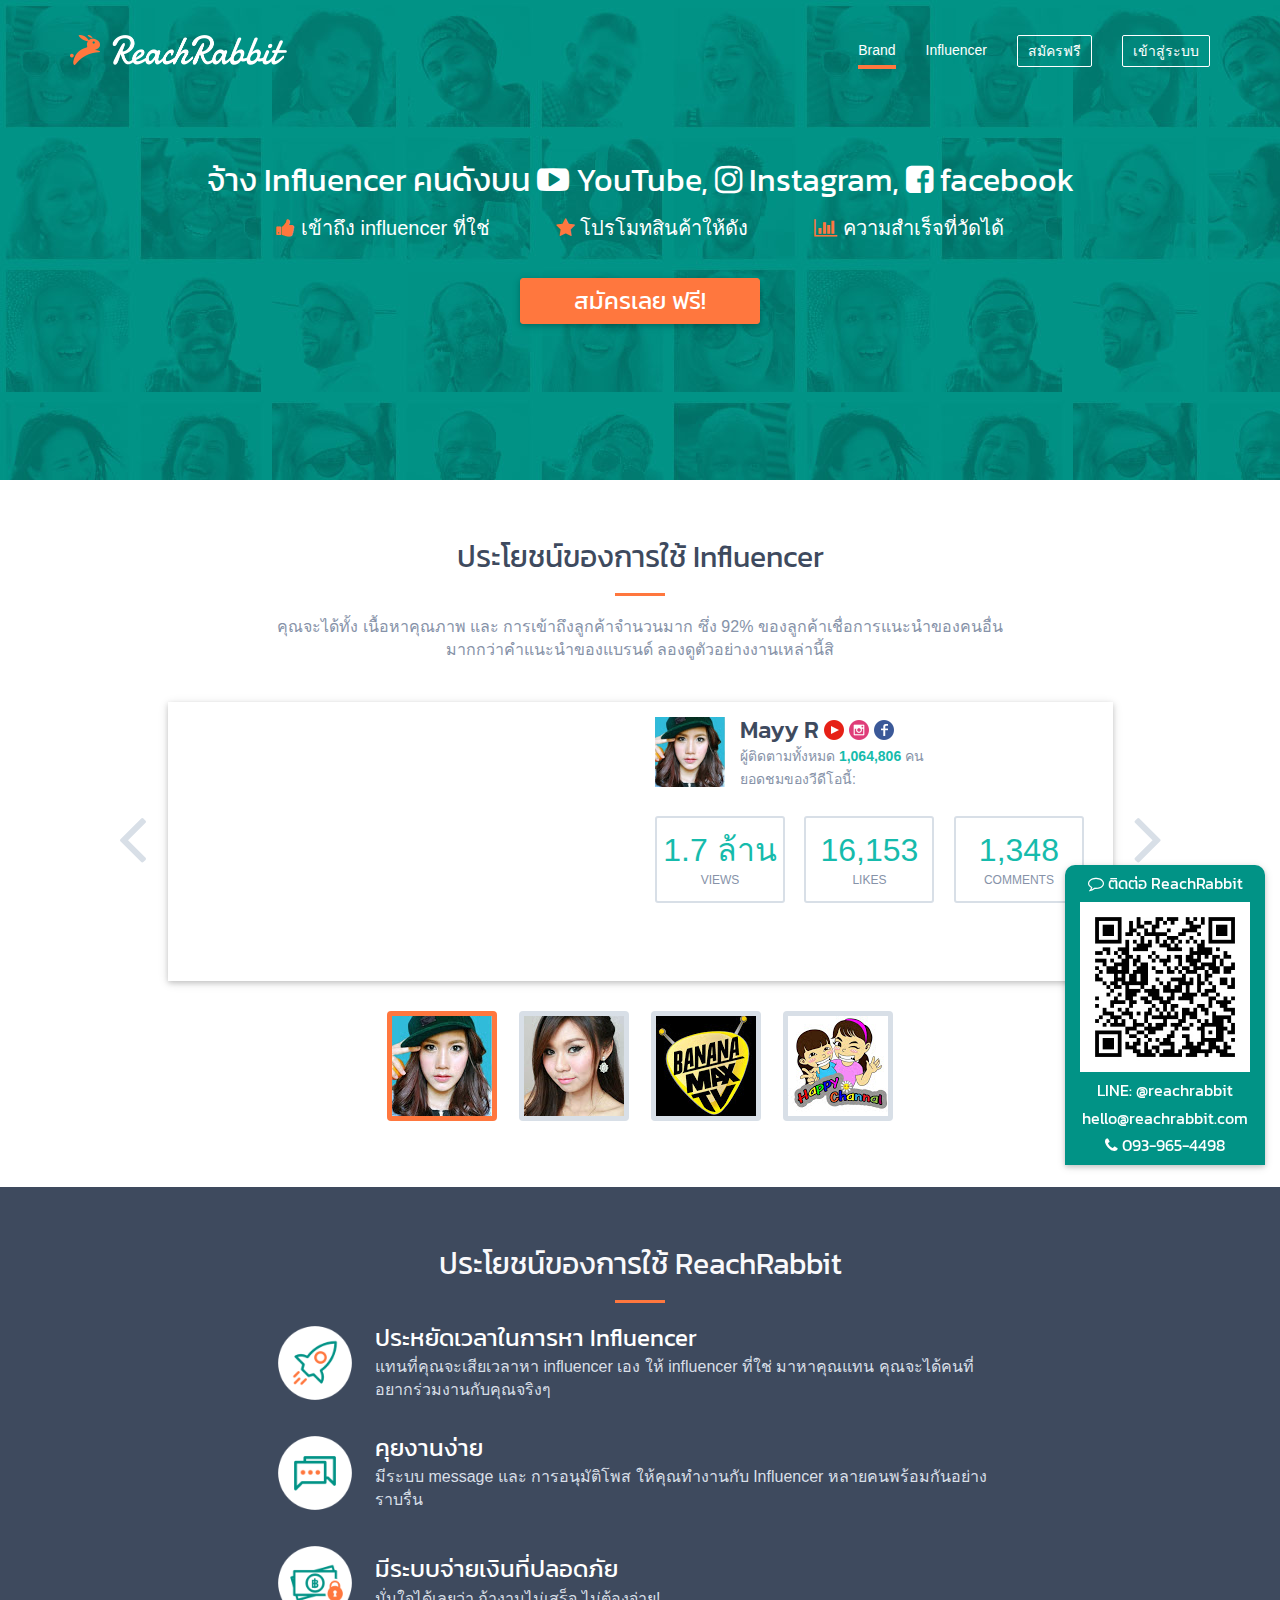
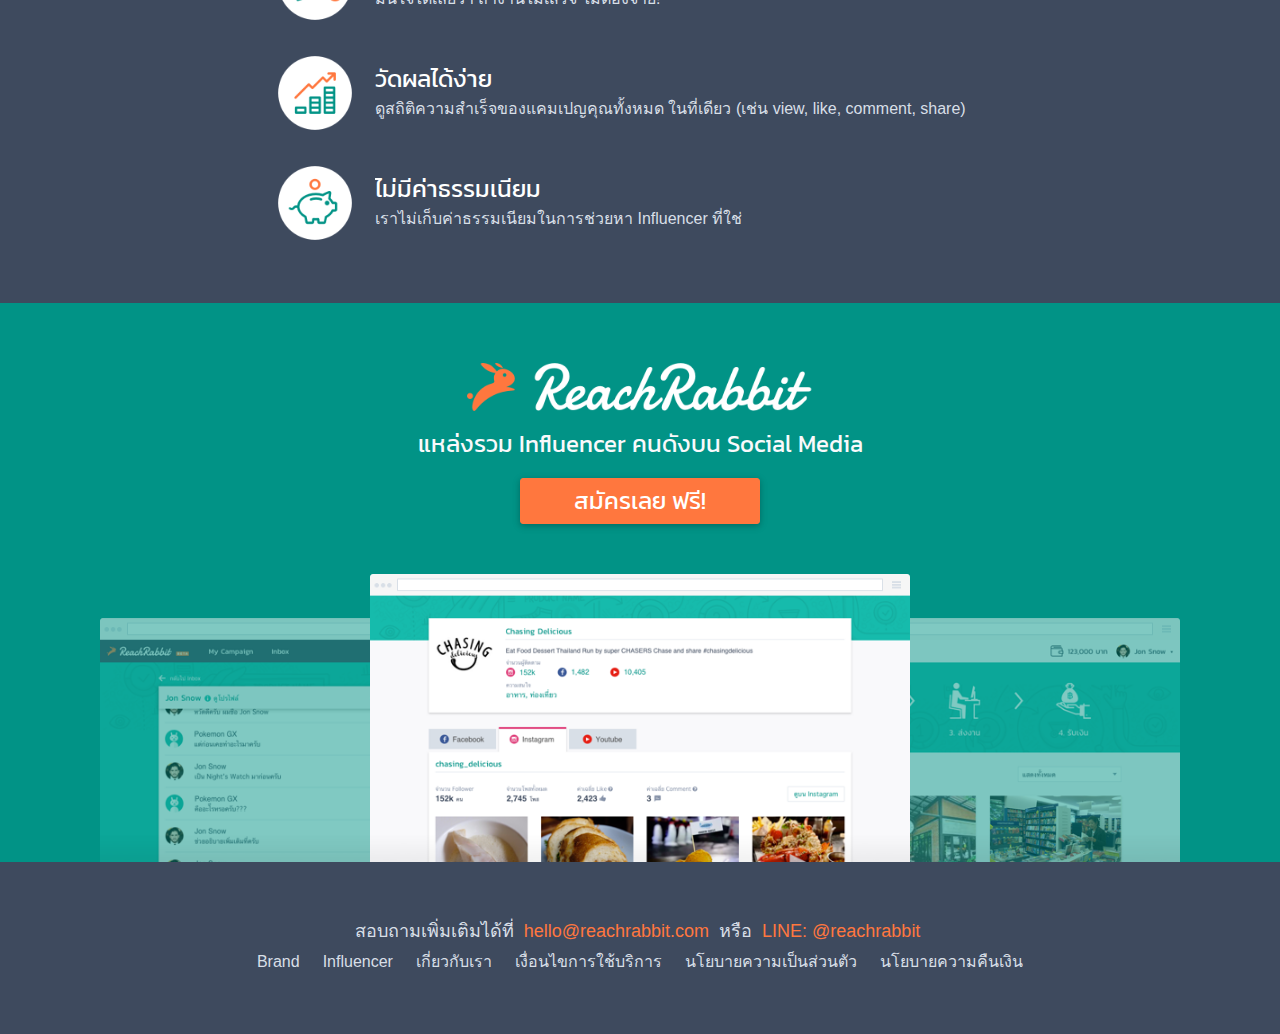
==== index.html @ 702cbb6b "add stuffs" ====
<!doctype html>
<html lang="en" class="no-js">
  <head>
    <meta charset="utf-8">
    <meta http-equiv="X-UA-Compatible" content="IE=edge">
    <meta name="viewport" content="width=device-width, initial-scale=1">

<!-- Facebook OG -->
    <meta property="fb:app_id"             content="295474977484568"/>
    <meta property="og:url"                content="www.reachrabbit.com"/>
    <meta property="og:type"               content="url"/>
    <meta property="og:title"              content="ทำให้การโปรโมทแบรนด์คุณ เป็นเรื่องง่าย - สมัครเลย ฟรี!"/>
    <meta property="og:description"        content="ค้นพบและจ้าง Social Media Influencers เพื่อโปรโมทแบรนด์และสินค้าคุณ!"/>
    <meta property="og:image"              content="http://www.reachrabbit.com/images/reachrabbit-og-image.png"/>
<!-- Facebook OG ENDS -->

    <title>ReachRabbit - ทำให้การโปรโมทแบรนด์คุณ เป็นเรื่องง่าย</title>
    <link rel="icon" type="image/png" href="favicon.png">
    <link rel="stylesheet" href="css/main.css">

<!--This is Google Analytics-->
  <script>
    (function(i,s,o,g,r,a,m){i['GoogleAnalyticsObject']=r;i[r]=i[r]||function(){
    (i[r].q=i[r].q||[]).push(arguments)},i[r].l=1*new Date();a=s.createElement(o),
    m=s.getElementsByTagName(o)[0];a.async=1;a.src=g;m.parentNode.insertBefore(a,m)
    })(window,document,'script','https://www.google-analytics.com/analytics.js','ga');

    ga('create', 'UA-84758522-1', 'auto');
    ga('send', 'pageview');

  </script>
<!--END of Google Analytics-->

<!-- Facebook Pixel Code -->
<script>
!function(f,b,e,v,n,t,s){if(f.fbq)return;n=f.fbq=function(){n.callMethod?
n.callMethod.apply(n,arguments):n.queue.push(arguments)};if(!f._fbq)f._fbq=n;
n.push=n;n.loaded=!0;n.version='2.0';n.queue=[];t=b.createElement(e);t.async=!0;
t.src=v;s=b.getElementsByTagName(e)[0];s.parentNode.insertBefore(t,s)}(window,
document,'script','https://connect.facebook.net/en_US/fbevents.js');
fbq('init', '1603865623240766');
fbq('track', 'PageView');
</script>
<noscript><img height="1" width="1" style="display:none"
src="https://www.facebook.com/tr?id=1603865623240766&ev=PageView&noscript=1"
/></noscript>
<!-- DO NOT MODIFY -->
<!-- End Facebook Pixel Code -->

<!--Google Verification Code-->
<meta name="google-site-verification" content="5eIo0a6J3xFqvPgsPJkY6jwHPxErV4oh7eiAfOXkt28" />
<!--End Google Verification Code-->

</head>
  <body>

    <nav class="navbar navbar-default navbar-fixed-top">
      <div class="container">
        <div class="navbar-header">
          <button type="button" class="navbar-toggle collapsed" data-toggle="collapse" data-target="#navbar" aria-expanded="false" aria-controls="navbar">
            <span class="sr-only">Toggle navigation</span>
            <span class="icon-bar"></span>
            <span class="icon-bar"></span>
            <span class="icon-bar"></span>
          </button>
          <div class="navbar-brand">
            <img src="images/logo-reachrabbit.png" alt="ReachRabbit Logo" class="img-responsive"  />
          </div>
        </div>
        <div id="navbar" class="navbar-collapse collapse">
          <ul class="nav navbar-nav navbar-right">
            <li class="active">
              <a href="index.html">Brand</a>
            </li>
            <li>
              <a href="influencer.html">Influencer</a>
            </li>
            <li class="dropdown highlight">
              <a class="dropdown-toggle" data-toggle="dropdown" href="#">สมัครฟรี</a>
              <ul class="dropdown-menu">
                <li><a href="http://app.reachrabbit.com/portal.html#/brand-signup">I'm Brand</a></li>
                <li><a href="http://app.reachrabbit.com/portal.html#/influencer-portal">I'm Influencer</a></li>
              </ul>
            </li>
            <li class="dropdown highlight">
              <a class="dropdown-toggle" data-toggle="dropdown" href="#">เข้าสู่ระบบ</a>
              <ul class="dropdown-menu">
                <li><a href="http://app.reachrabbit.com/portal.html#/brand-login">I'm Brand</a></li>
                <li><a href="http://app.reachrabbit.com/portal.html#/influencer-login">I'm Influencer</a></li>
              </ul>
            </li>
          </ul>
        </div><!--/.navbar-collapse -->
      </div>
    </nav>

    <div class="jumbotron">
      <div class="container">
        <div class="mobile-logo mobile-only">
          <img src="images/logo-reachrabbit.png" alt="ReachRabbit Logo" class="img-responsive"  />
          <hr class="primary">
        </div>
        <h1>จ้าง Influencer คนดังบน <i class="fa fa-youtube-play"></i> YouTube, <i class="fa fa-instagram"></i> Instagram, <i class="fa fa-facebook-square"></i> facebook</h1>
        <p>
          <span class="feature"><i class="fa fa-thumbs-up"></i> เข้าถึง influencer ที่ใช่</span>
          <span class="feature"><i class="fa fa-star"></i> โปรโมทสินค้าให้ดัง</span>
          <span class="feature"><i class="fa fa-bar-chart"></i> ความสำเร็จที่วัดได้</span>
        </p>
        <p>
          <a class="btn btn-primary btn-lg" href="http://app.reachrabbit.com/portal.html#/brand-signup" role="button">สมัครเลย ฟรี!</a>
          <div class="mobile-login mobile-only">
              มี account แล้ว? <a href="http://app.reachrabbit.com/portal.html#/brand-login">เข้าสู่ระบบ</a>
          </div>
        </p>
      </div>
    </div>

    <div class="content">

      <section id="example-influencers">
        <div class="container">
          <div class="row">
              <div class="col-lg-8 col-lg-offset-2 text-center">
                  <h2 class="section-heading">ประโยชน์ของการใช้ Influencer</h2>
                  <hr class="primary">
                  <p>
                    คุณจะได้ทั้ง เนื้อหาคุณภาพ และ การเข้าถึงลูกค้าจำนวนมาก ซึ่ง 92% ของลูกค้าเชื่อการแนะนำของคนอื่นมากกว่าคำแนะนำของแบรนด์ ลองดูตัวอย่างงานเหล่านี้สิ
                  </p>
              </div>
          </div>
          <div class="row">
            <div class="col-sm-10 col-sm-offset-1">
              <div class="tab-content">

                <a class="nav-example-influencer nav-prev" id="prevtab"><i class="fa fa-angle-left"></i></a>
                <a class="nav-example-influencer nav-next" id="nexttab"><i class="fa fa-angle-right"></i></a>

                <div id="example-influencer-1" class="card-example-influencer fade in active">
                  <div class="panel panel-default">
                     <div class="panel-body">
                       <div class="row">
                         <div class="col-video">
                           <div class="video-wrapper">
                             <iframe class="video" src="https://www.youtube.com/embed/bSsjft4e_V4" frameborder="0" allowfullscreen></iframe>
                           </div>
                         </div>
                         <div class="col-content">
                           <div class="media">
                            <div class="media-left">
                              <img class="media-object" src="images/profile-mayyr.jpg" alt="Mayy R">
                            </div>
                            <div class="media-body">
                              <h4 class="media-heading">Mayy R <span class="icon-youtube"></span><span class="icon-instagram"></span><span class="icon-facebook"></span></h4>
                              <small>ผู้ติดตามทั้งหมด <b>1,064,806</b> คน</small><br>
                              <small>ยอดชมของวีดีโอนี้: </small>
                            </div>
                          </div>
                          <div class="card-example-influencer-number-wrapper">
                            <div class="card-example-influencer-number">
                              <h3>1.7 ล้าน</h3>
                              <small>VIEWS</small>
                            </div>
                            <div class="card-example-influencer-number">
                              <h3>16,153</h3>
                              <small>LIKES</small>
                            </div>
                            <div class="card-example-influencer-number">
                              <h3>1,348</h3>
                              <small>COMMENTS</small>
                            </div>
                          </div>
                        </div>
                       </div>
                     </div>
                   </div>
                </div>

                <div id="example-influencer-2" class="card-example-influencer fade">
                  <div class="panel panel-default">
                     <div class="panel-body">
                       <div class="row">
                         <div class="col-video">
                           <div class="video-wrapper">
                             <iframe class="video" src="https://www.youtube.com/embed/lTam_M5IQQE" frameborder="0" allowfullscreen></iframe>
                           </div>
                         </div>
                         <div class="col-content">
                           <div class="media">
                            <div class="media-left">
                              <img class="media-object" src="images/profile-amykitiya.jpg" alt="Amy Kitiya">
                            </div>
                            <div class="media-body">
                              <h4 class="media-heading">Amy Kitiya <span class="icon-youtube"></span><span class="icon-instagram"></span><span class="icon-facebook"></span></h4>
                              <small>ผู้ติดตามทั้งหมด <b>262,078</b> คน</small><br>
                              <small>ยอดชมของวีดีโอนี้: </small>
                            </div>
                          </div>
                          <div class="card-example-influencer-number-wrapper">
                            <div class="card-example-influencer-number">
                              <h3>2 แสน</h3>
                              <small>VIEWS</small>
                            </div>
                            <div class="card-example-influencer-number">
                              <h3>2,651</h3>
                              <small>LIKES</small>
                            </div>
                            <div class="card-example-influencer-number">
                              <h3>159</h3>
                              <small>COMMENTS</small>
                            </div>
                          </div>
                         </div>
                       </div>
                     </div>
                  </div>
                </div>

                <div id="example-influencer-3" class="card-example-influencer fade">
                  <div class="panel panel-default">
                     <div class="panel-body">
                       <div class="row">
                         <div class="col-video">
                           <div class="video-wrapper">
                             <iframe class="video" src="https://www.youtube.com/embed/WjieJvjSzss" frameborder="0" allowfullscreen></iframe>
                           </div>
                         </div>
                         <div class="col-content">
                           <div class="media">
                            <div class="media-left">
                              <img class="media-object" src="images/profile-bananamaxtv.jpg" alt="BananaMax TV">
                            </div>
                            <div class="media-body">
                              <h4 class="media-heading">BananaMax TV <span class="icon-youtube"></span><span class="icon-instagram"></span><span class="icon-facebook"></span></h4>
                              <small>ผู้ติดตามทั้งหมด <b>636,424</b> คน</small><br>
                              <small>ยอดชมของวีดีโอนี้: </small>
                            </div>
                          </div>
                          <div class="card-example-influencer-number-wrapper">
                            <div class="card-example-influencer-number">
                              <h3>28,151</h3>
                              <small>VIEWS</small>
                            </div>
                            <div class="card-example-influencer-number">
                              <h3>350</h3>
                              <small>LIKES</small>
                            </div>
                            <div class="card-example-influencer-number">
                              <h3>27</h3>
                              <small>COMMENTS</small>
                            </div>
                          </div>
                         </div>
                       </div>
                     </div>
                  </div>
                </div>

                <div id="example-influencer-4" class="card-example-influencer fade">
                  <div class="panel panel-default">
                     <div class="panel-body">
                       <div class="row">
                         <div class="col-video">
                           <div class="video-wrapper">
                             <iframe class="video" src="https://www.youtube.com/embed/vBpAtqJpELY" frameborder="0" allowfullscreen></iframe>
                           </div>
                         </div>
                         <div class="col-content">
                           <div class="media">
                            <div class="media-left">
                              <img class="media-object" src="images/profile-happychannel.jpg" alt="Happy Channel">
                            </div>
                            <div class="media-body">
                              <h4 class="media-heading">Happy Channel <span class="icon-youtube"></span><span class="icon-instagram"></span><span class="icon-facebook"></span></h4>
                              <small>ผู้ติดตามทั้งหมด <b>430,549</b> คน</small><br>
                              <small>ยอดชมของวีดีโอนี้: </small>
                            </div>
                          </div>
                          <div class="card-example-influencer-number-wrapper">
                            <div class="card-example-influencer-number">
                              <h3>3.5 ล้าน</h3>
                              <small>VIEWS</small>
                            </div>
                            <div class="card-example-influencer-number">
                              <h3>7,305</h3>
                              <small>LIKES</small>
                            </div>
                            <div class="card-example-influencer-number">
                              <h3>533</h3>
                              <small>COMMENTS</small>
                            </div>
                          </div>
                         </div>
                       </div>
                     </div>
                  </div>
                </div>

              </div>
            </div>
          </div>
          <div class="row">
            <div class="col-lg-12 text-center">
              <ul class="nav nav-pills-example-influencers tabbable">
                <li class="active">
                  <a data-toggle="pill" href="#example-influencer-1">
                    <img src="images/profile-mayyr.jpg" alt="" />
                  </a>
                </li>
                <li>
                  <a data-toggle="pill" href="#example-influencer-2">
                    <img src="images/profile-amykitiya.jpg" alt="" />
                  </a>
                </li>
                <li>
                  <a data-toggle="pill" href="#example-influencer-3">
                    <img src="images/profile-bananamaxtv.jpg" alt="" />
                  </a>
                </li>
                <li>
                  <a data-toggle="pill" href="#example-influencer-4">
                    <img src="images/profile-happychannel.jpg" alt="" />
                  </a>
                </li>
              </ul>
            </div>
          </div>

        </div>
      </section>

      <section id="why-reachrabbit">
        <div class="container">
          <div class="row">
            <div class="col-lg-12 text-center">
              <h2 class="section-heading">ประโยชน์ของการใช้ ReachRabbit</h2>
              <hr class="primary">
            </div>
          </div>

          <div class="row why-text">
             <div class="media">
               <div class="media-left">
                 <img class="media-object" src="images/feature-fast.png" alt="Fast">
               </div>
               <div class="media-body media-middle">
                 <h3>ประหยัดเวลาในการหา Influencer</h3>
                 <p>แทนที่คุณจะเสียเวลาหา influencer เอง ให้ influencer ที่ใช่ มาหาคุณแทน คุณจะได้คนที่อยากร่วมงานกับคุณจริงๆ</p>
               </div>
             </div>
           </div>

           <div class="row why-text">
              <div class="media">
                <div class="media-left">
                  <img class="media-object" src="images/feature-chat.png" alt="Chat">
                </div>
                <div class="media-body media-middle">
                  <h3>คุยงานง่าย</h3>
                  <p>มีระบบ message และ การอนุมัติโพส ให้คุณทำงานกับ Influencer หลายคนพร้อมกันอย่างราบรื่น</p>
                </div>
              </div>
            </div>

            <div class="row why-text">
               <div class="media">
                 <div class="media-left">
                   <img class="media-object" src="images/feature-safe.png" alt="Safe">
                 </div>
                 <div class="media-body media-middle">
                   <h3>มีระบบจ่ายเงินที่ปลอดภัย</h3>
                   <p>มั่นใจได้เลยว่า ถ้างานไม่เสร็จ ไม่ต้องจ่าย!</p>
                 </div>
               </div>
             </div>

             <div class="row why-text">
                <div class="media">
                  <div class="media-left">
                    <img class="media-object" src="images/feature-measure.png" alt="Measure">
                  </div>
                  <div class="media-body media-middle">
                    <h3>วัดผลได้ง่าย</h3>
                    <p>ดูสถิติความสำเร็จของแคมเปญคุณทั้งหมด ในที่เดียว (เช่น view, like, comment, share)</p>
                  </div>
                </div>
              </div>

              <div class="row why-text">
                <div class="media">
                  <div class="media-left">
                    <img class="media-object" src="images/feature-free.png" alt="Mayy R">
                  </div>
                  <div class="media-body media-middle">
                    <h3>ไม่มีค่าธรรมเนียม</h3>
                    <p>เราไม่เก็บค่าธรรมเนียมในการช่วยหา Influencer ที่ใช่</p>
                  </div>
                </div>
              </div>

           </div>
      </section>

      <section id="last-cta">
        <div class="container">
          <div class="row">
            <div class="col-lg-12 text-center">
              <img src="images/logo-reachrabbit.png" alt="ReachRabbit Logo" class="logo" />
              <h3 class="section-heading">แหล่งรวม Influencer คนดังบน Social Media</h3>
            </div>
          </div>
          <div class="row">
            <div class="col-lg-8 col-lg-offset-2 text-center">
              <a class="btn btn-primary btn-lg" href="http://app.reachrabbit.com/portal.html#/brand-signup" role="button">สมัครเลย ฟรี!</a>
            </div>
          </div>

          <div class="jumbotron-screenshots">
            <img src="images/screenshot-profile.png" alt="Screenshot" class="screenshot">
  				</div>

        </div>
      </section>

    </div>

    <footer>
      <div class="container text-center">
        <h4>สอบถามเพิ่มเติมได้ที่ <a href="mailto:hello@reachrabbit.com">hello@reachrabbit.com</a> หรือ <a href="#">LINE: @reachrabbit</a></h4>
        <a href="index.html">Brand</a> |
        <a href="influencer.html">Influencer</a> |
        <a href="http://www.ahancer.com" target="_blank">เกี่ยวกับเรา</a> |
        <a href="terms.html">เงื่อนไขการใช้บริการ</a> |
        <a href="privacy.html">นโยบายความเป็นส่วนตัว</a> |
        <a href="refund-policy.html">นโยบายความคืนเงิน</a>
      </div>
    </footer>

    <div class="contact-us">
      <h3><i class="fa fa-comment-o"></i> ติดต่อ ReachRabbit</h3>
      <img src="images/line-qr-code.png"/>
      <h3>LINE: @reachrabbit</h3>
      <h3>hello@reachrabbit.com</h3>
      <h3><i class="fa fa-phone"></i> 093-965-4498</h3>
    </div>

    <script src="bower_components/jquery/dist/jquery.min.js"></script>
    <script src="bower_components/bootstrap/dist/js/bootstrap.min.js"></script>
    <script src="js/main.js"></script>
    <script src="js/referral.js"></script>

  </body>
</html>
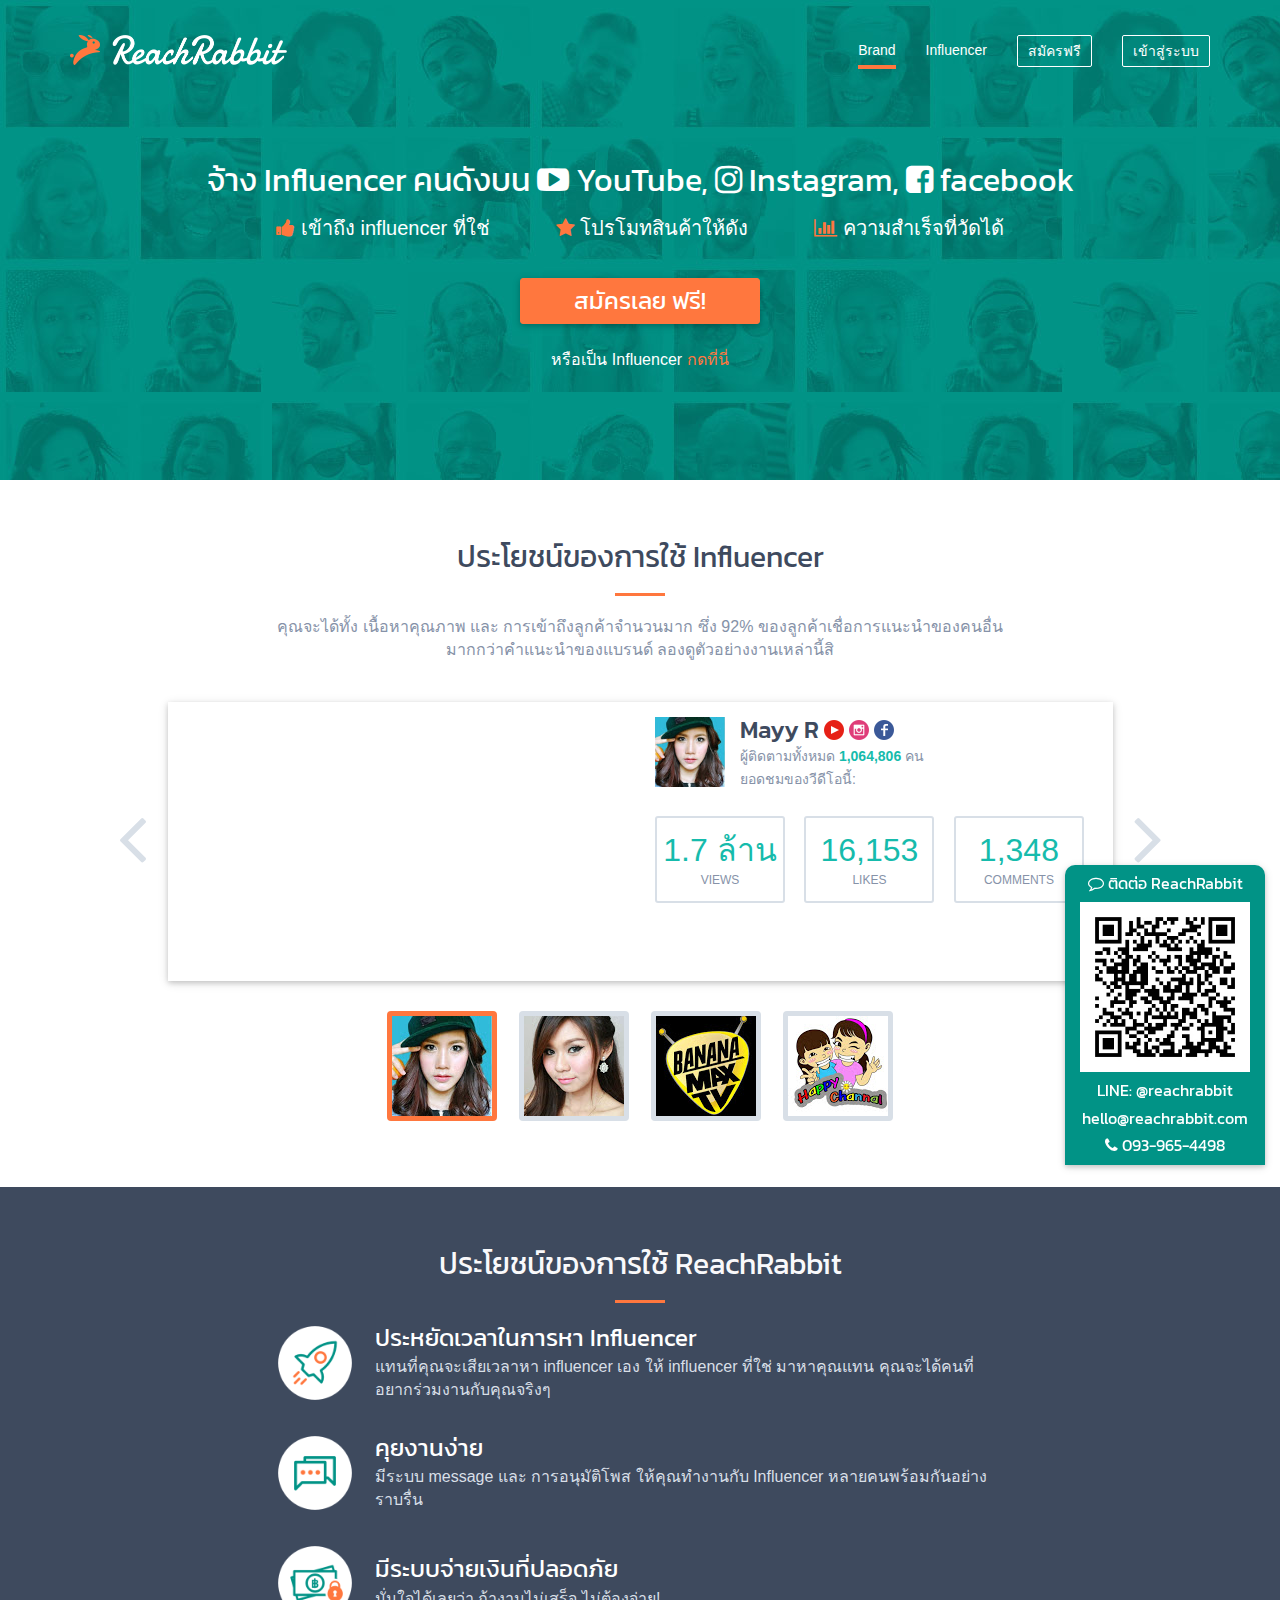
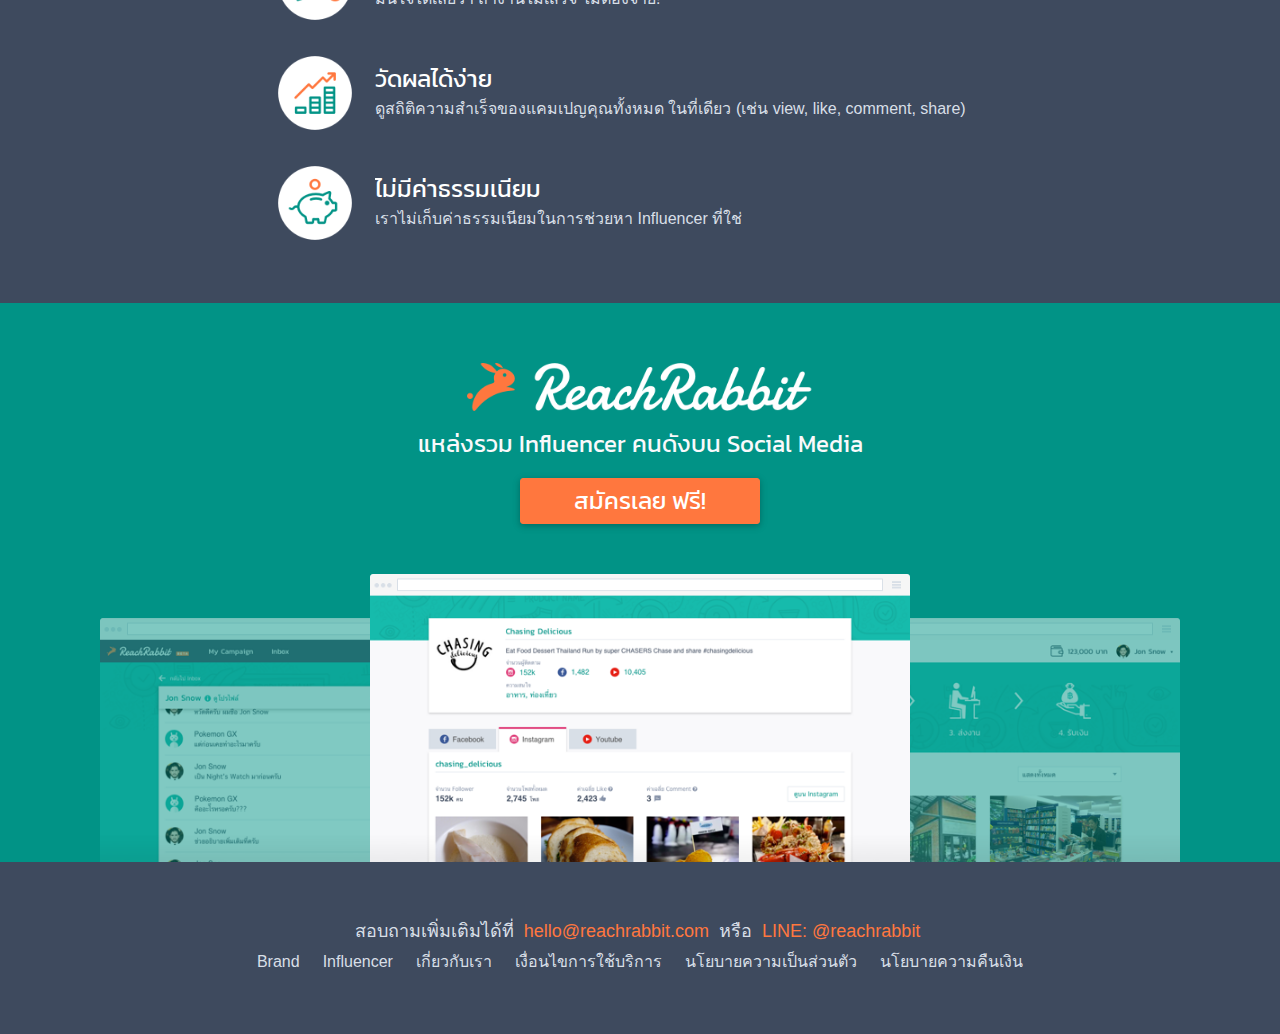
==== commit c507c44a: "add link" ====
--- a/index.html
+++ b/index.html
@@ -109,9 +109,13 @@
         <p>
           <a class="btn btn-primary btn-lg" href="http://app.reachrabbit.com/portal.html#/brand-signup" role="button">สมัครเลย ฟรี!</a>
           <div class="mobile-login mobile-only">
+              หรือเป็น Influencer <a href="influencer.html">กดที่นี่</a>
+          </div>
+          <!-- <div class="mobile-login mobile-only">
               มี account แล้ว? <a href="http://app.reachrabbit.com/portal.html#/brand-login">เข้าสู่ระบบ</a>
-          </div>
+          </div> -->
         </p>
+        <span>หรือเป็น Influencer <a href="influencer.html">กดที่นี่</a></span>
       </div>
     </div>
 
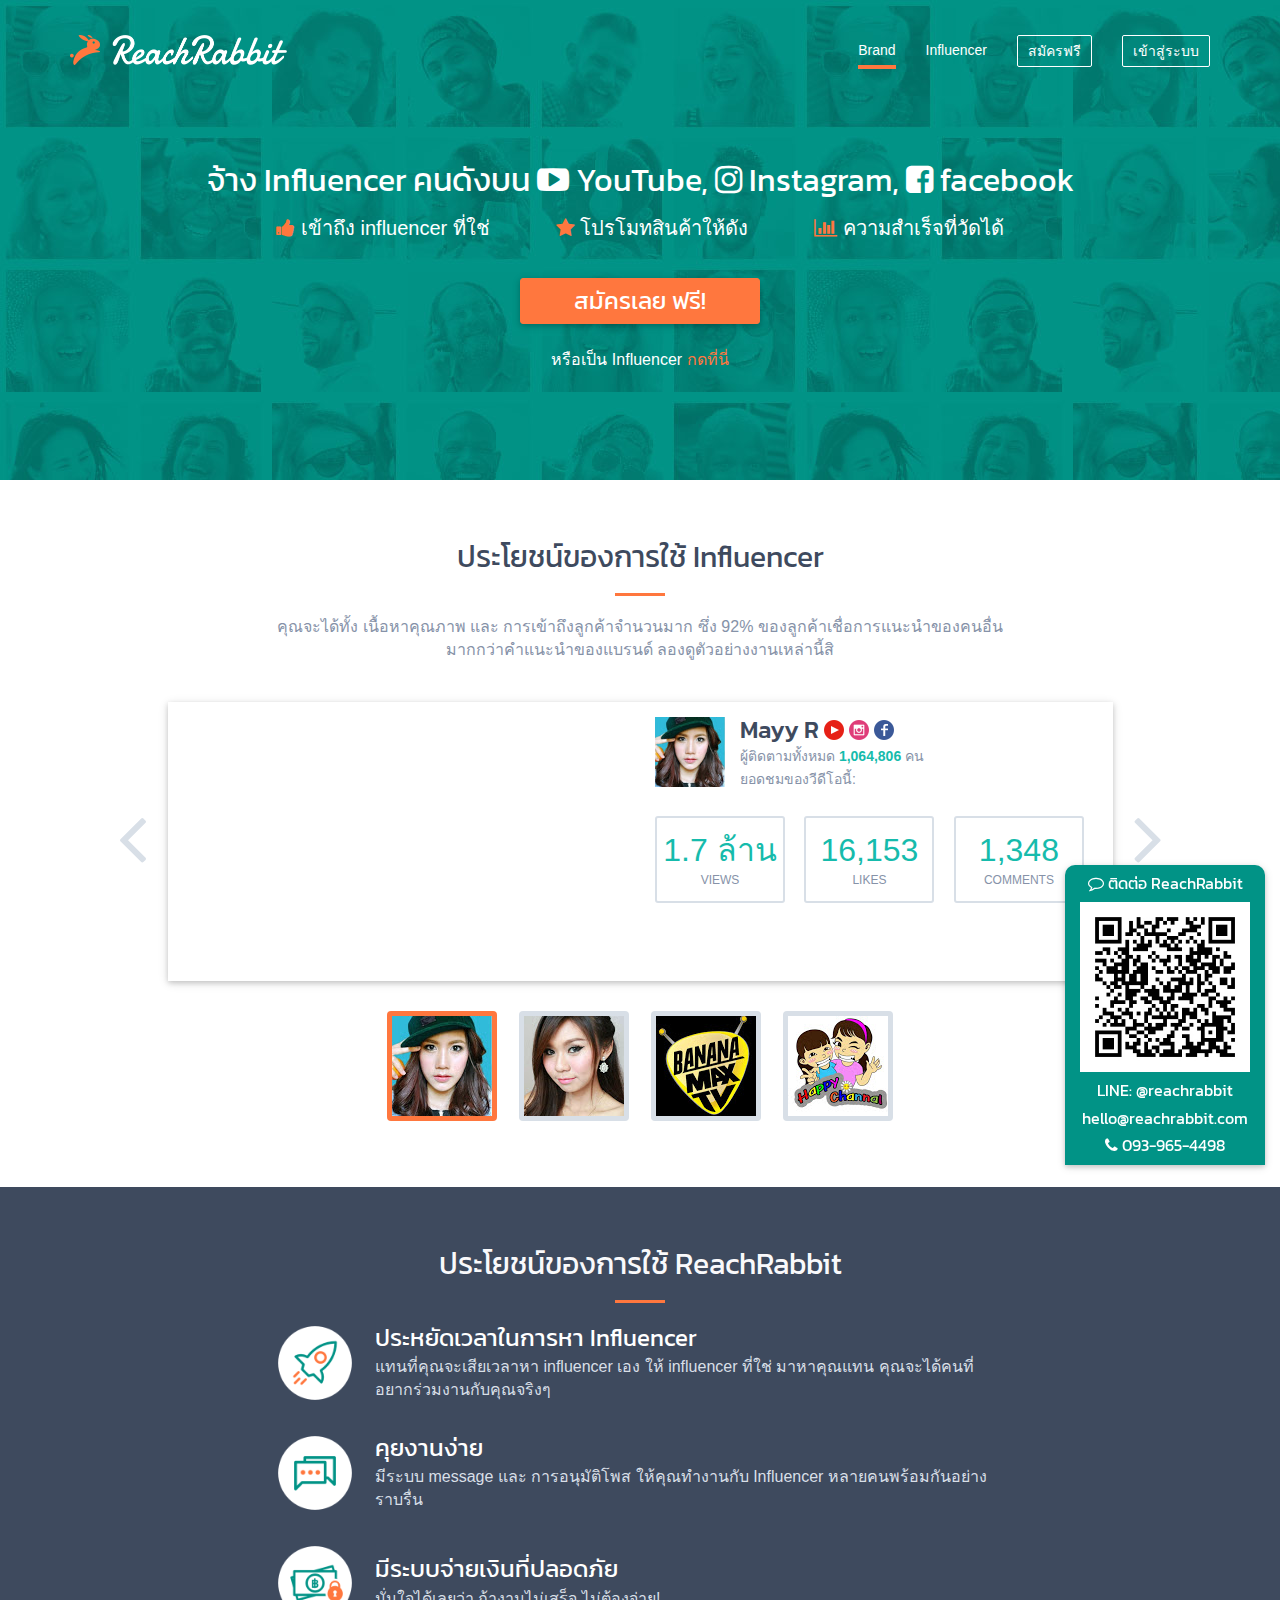
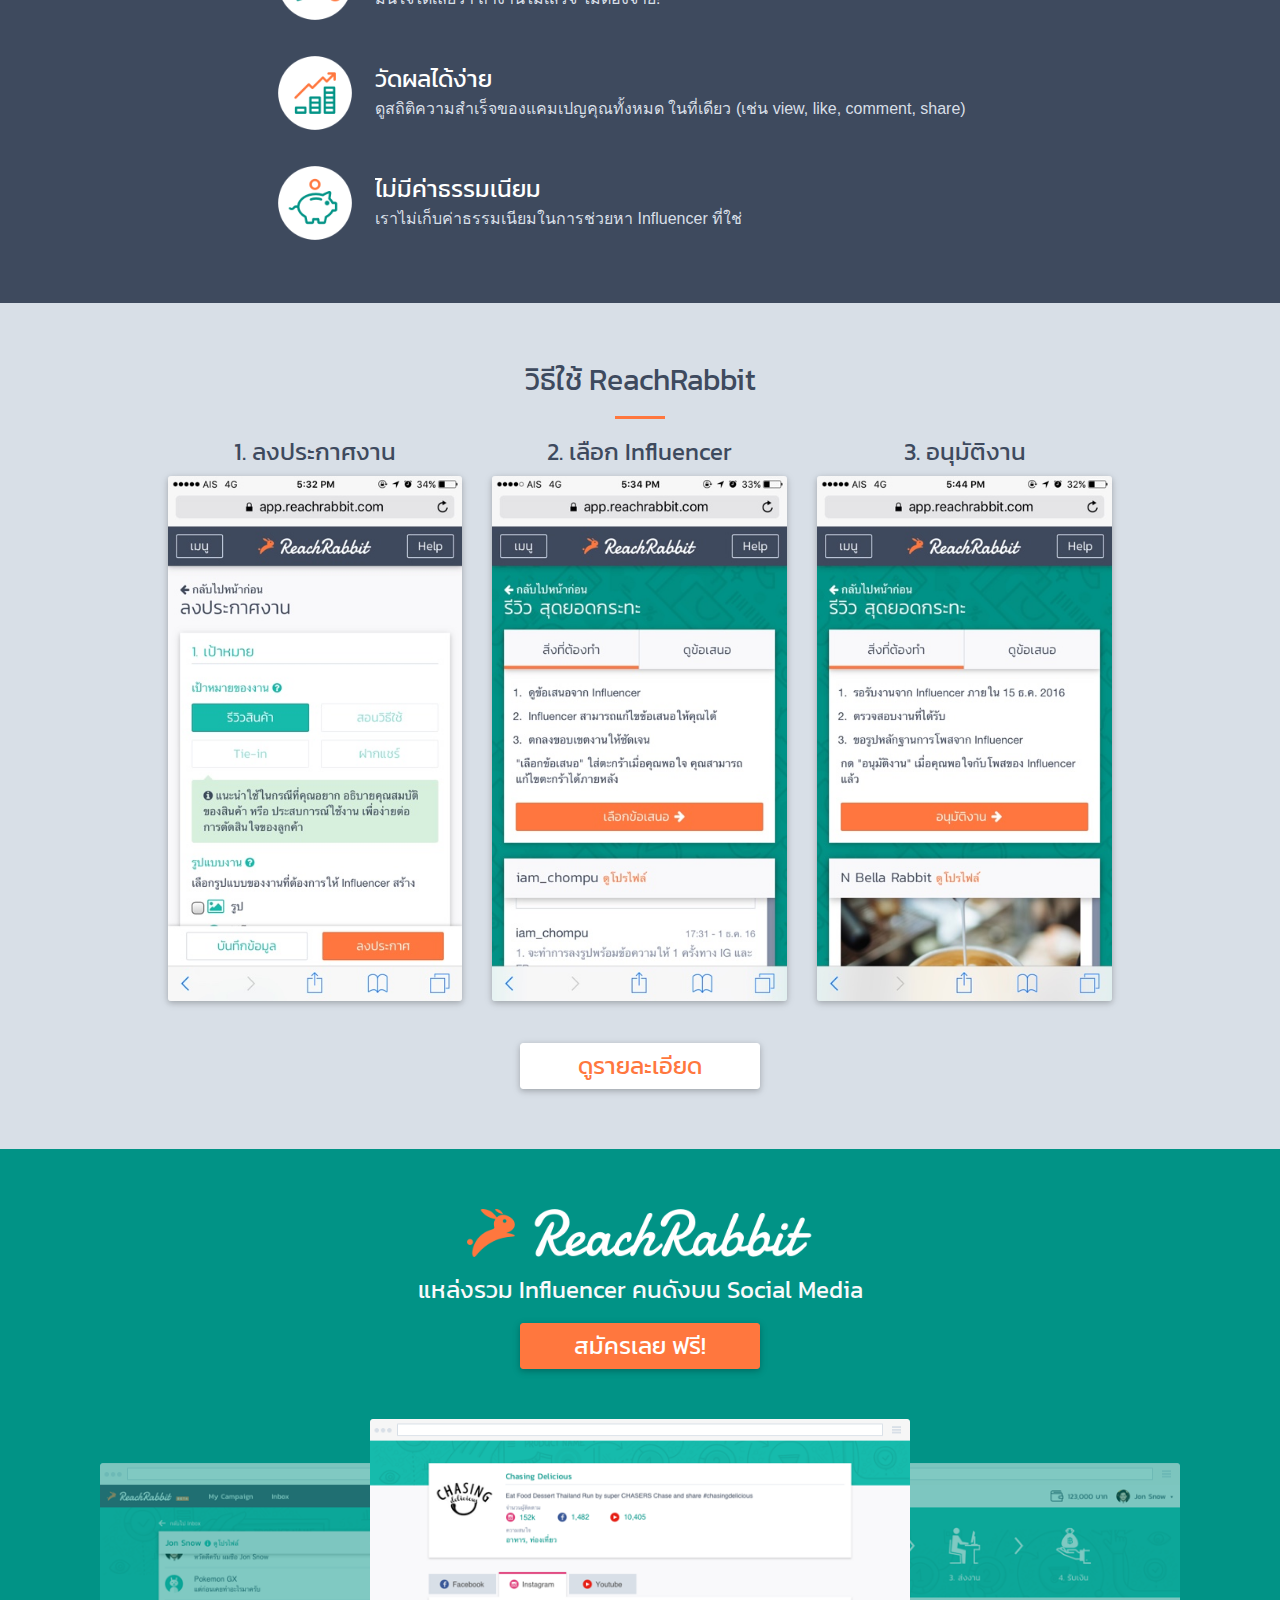
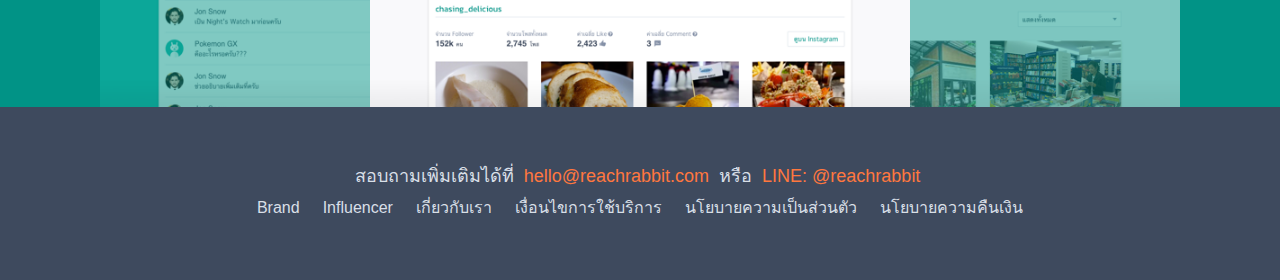
==== commit 31188a8b: "how to" ====
--- a/index.html
+++ b/index.html
@@ -30,6 +30,18 @@
 
   </script>
 <!--END of Google Analytics-->
+
+<!-- Hotjar Tracking Code for www.reachrabbit.com -->
+<script>
+    (function(h,o,t,j,a,r){
+        h.hj=h.hj||function(){(h.hj.q=h.hj.q||[]).push(arguments)};
+        h._hjSettings={hjid:329677,hjsv:5};
+        a=o.getElementsByTagName('head')[0];
+        r=o.createElement('script');r.async=1;
+        r.src=t+h._hjSettings.hjid+j+h._hjSettings.hjsv;
+        a.appendChild(r);
+    })(window,document,'//static.hotjar.com/c/hotjar-','.js?sv=');
+</script>
 
 <!-- Facebook Pixel Code -->
 <script>
@@ -78,15 +90,15 @@
             <li class="dropdown highlight">
               <a class="dropdown-toggle" data-toggle="dropdown" href="#">สมัครฟรี</a>
               <ul class="dropdown-menu">
-                <li><a href="http://app.reachrabbit.com/portal.html#/brand-signup">I'm Brand</a></li>
-                <li><a href="http://app.reachrabbit.com/portal.html#/influencer-portal">I'm Influencer</a></li>
+                <li><a href="https://app.reachrabbit.com/portal.html#/brand-signup">I'm Brand</a></li>
+                <li><a href="https://app.reachrabbit.com/portal.html#/influencer-portal">I'm Influencer</a></li>
               </ul>
             </li>
             <li class="dropdown highlight">
               <a class="dropdown-toggle" data-toggle="dropdown" href="#">เข้าสู่ระบบ</a>
               <ul class="dropdown-menu">
-                <li><a href="http://app.reachrabbit.com/portal.html#/brand-login">I'm Brand</a></li>
-                <li><a href="http://app.reachrabbit.com/portal.html#/influencer-login">I'm Influencer</a></li>
+                <li><a href="https://app.reachrabbit.com/portal.html#/brand-login">I'm Brand</a></li>
+                <li><a href="https://app.reachrabbit.com/portal.html#/influencer-login">I'm Influencer</a></li>
               </ul>
             </li>
           </ul>
@@ -107,15 +119,15 @@
           <span class="feature"><i class="fa fa-bar-chart"></i> ความสำเร็จที่วัดได้</span>
         </p>
         <p>
-          <a class="btn btn-primary btn-lg" href="http://app.reachrabbit.com/portal.html#/brand-signup" role="button">สมัครเลย ฟรี!</a>
-          <div class="mobile-login mobile-only">
+          <a class="btn btn-primary btn-lg" href="https://app.reachrabbit.com/portal.html#/brand-signup" role="button">สมัครเลย ฟรี!</a>
+          <div class="mobile-pill mobile-only">
               หรือเป็น Influencer <a href="influencer.html">กดที่นี่</a>
           </div>
-          <!-- <div class="mobile-login mobile-only">
-              มี account แล้ว? <a href="http://app.reachrabbit.com/portal.html#/brand-login">เข้าสู่ระบบ</a>
+          <!-- <div class="mobile-pill mobile-only">
+              มี account แล้ว? <a href="https://app.reachrabbit.com/portal.html#/brand-login">เข้าสู่ระบบ</a>
           </div> -->
         </p>
-        <span>หรือเป็น Influencer <a href="influencer.html">กดที่นี่</a></span>
+        <span class="desktop-only">หรือเป็น Influencer <a href="influencer.html">กดที่นี่</a></span>
       </div>
     </div>
 
@@ -404,6 +416,43 @@
            </div>
       </section>
 
+      <section id="howto">
+        <div class="container">
+          <div class="row">
+            <div class="col-lg-12 text-center">
+              <h2 class="section-heading">วิธีใช้ ReachRabbit</h2>
+              <hr class="primary">
+            </div>
+          </div>
+          <div class="row">
+            <div class="col-lg-10 col-lg-offset-1">
+              <div class="row">
+                <div class="howto-step">
+                  <h3>1. ลงประกาศงาน</h3>
+                  <img src="images/howto-brand-1.jpg" alt="Step 1" />
+                </div>
+                <div class="howto-step">
+                  <h3>2. เลือก Influencer</h3>
+                  <img src="images/howto-brand-2.jpg" alt="Step 2" />
+                </div>
+                <div class="howto-step col-sm-offset-3 col-md-offset-0">
+                  <h3>3. อนุมัติงาน</h3>
+                  <img src="images/howto-brand-3.jpg" alt="Step 3" />
+                </div>
+              </div>
+            </div>
+          </div>
+
+          <div class="row">
+            <div class="col-lg-8 col-lg-offset-2 text-center">
+              <br>
+              <a class="btn btn-secondary btn-lg" href=brand-tutorial.html role="button">ดูรายละเอียด</a>
+            </div>
+          </div>
+
+        </div>
+      </section>
+
       <section id="last-cta">
         <div class="container">
           <div class="row">
@@ -414,7 +463,7 @@
           </div>
           <div class="row">
             <div class="col-lg-8 col-lg-offset-2 text-center">
-              <a class="btn btn-primary btn-lg" href="http://app.reachrabbit.com/portal.html#/brand-signup" role="button">สมัครเลย ฟรี!</a>
+              <a class="btn btn-primary btn-lg" href="https://app.reachrabbit.com/portal.html#/brand-signup" role="button">สมัครเลย ฟรี!</a>
             </div>
           </div>
 
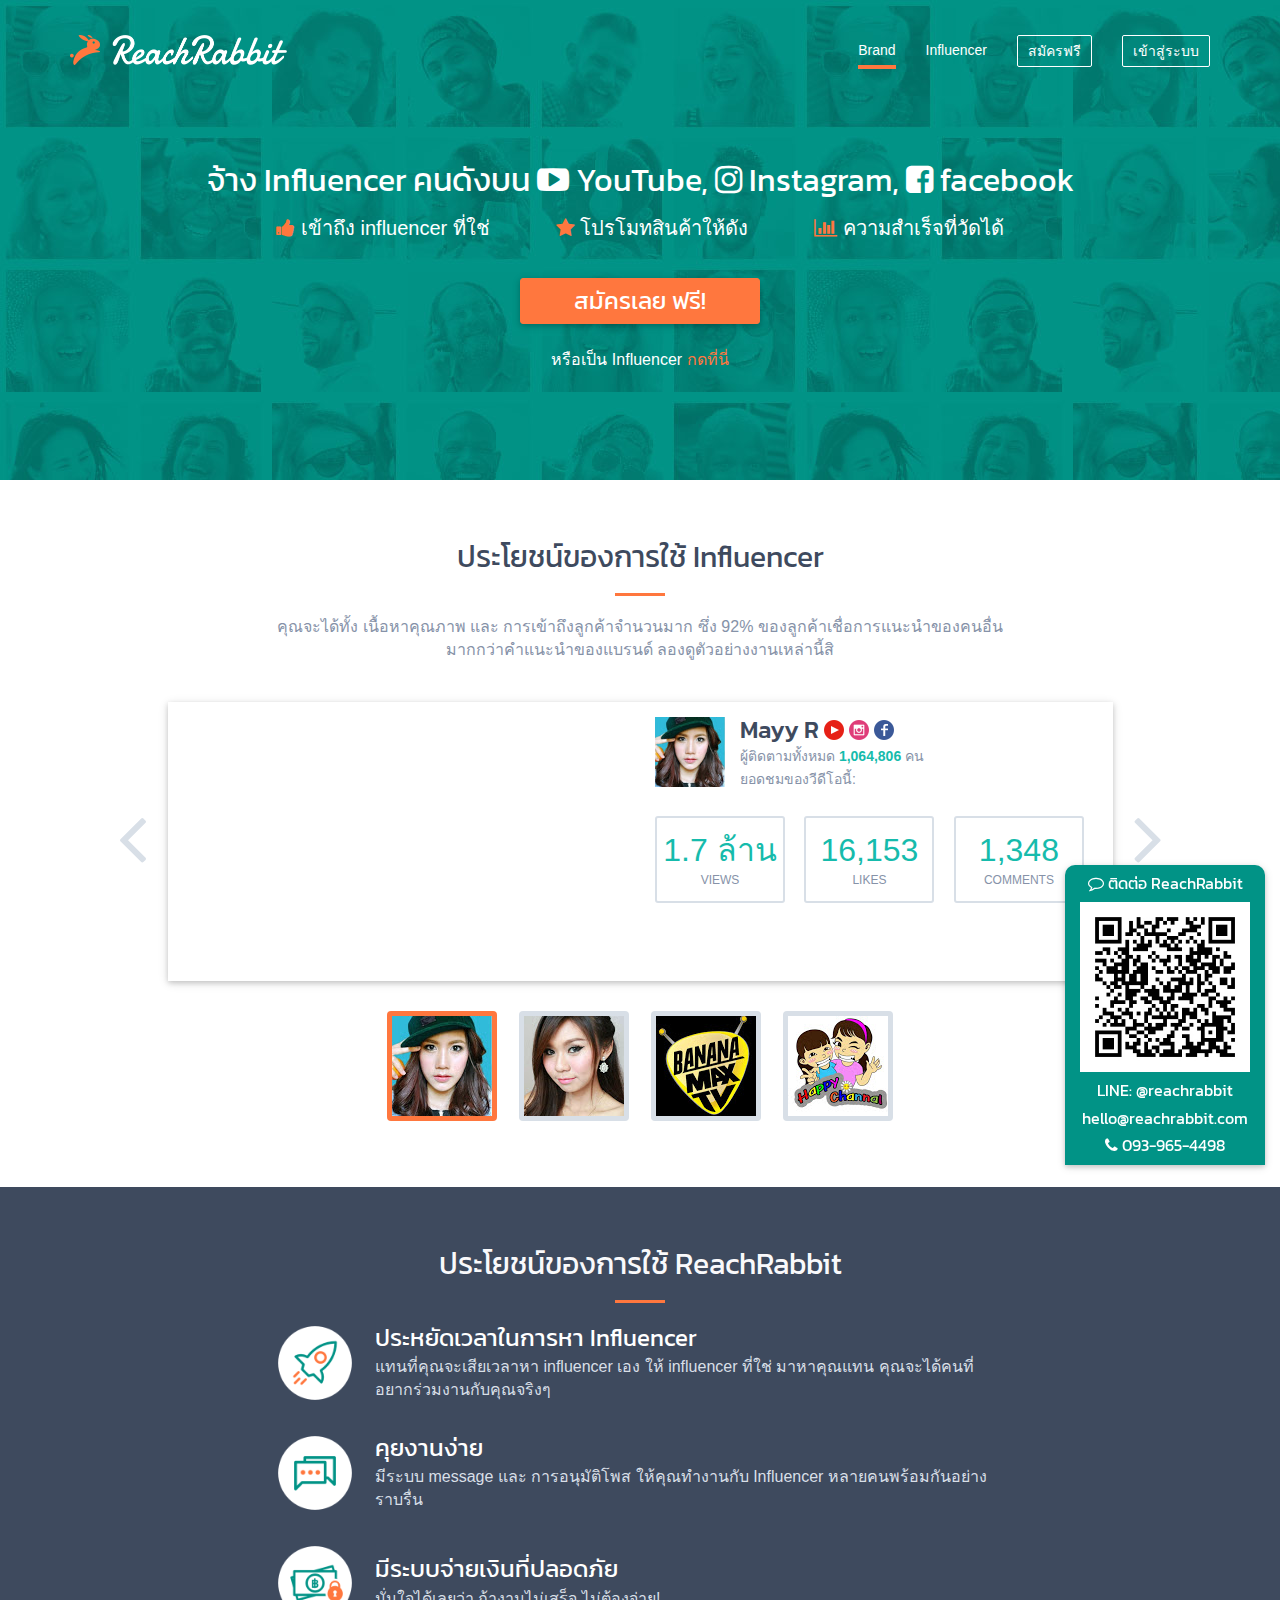
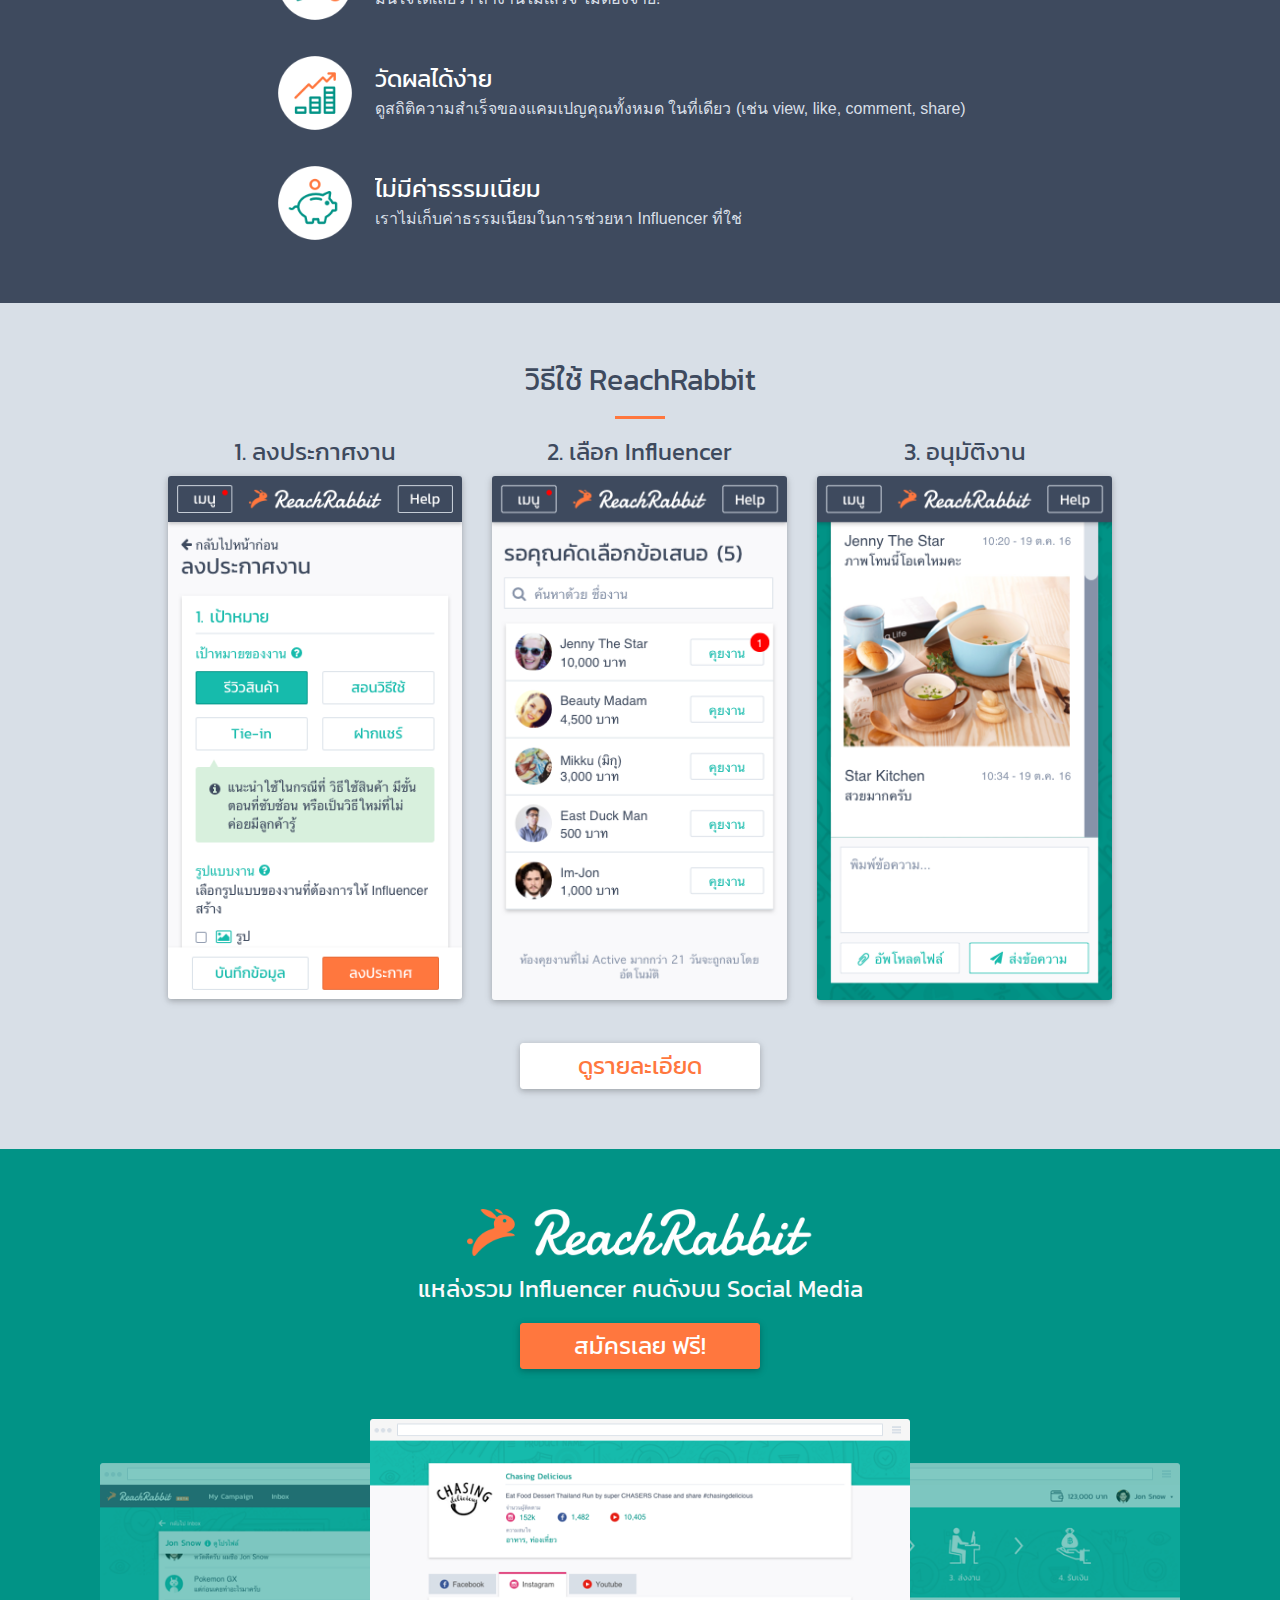
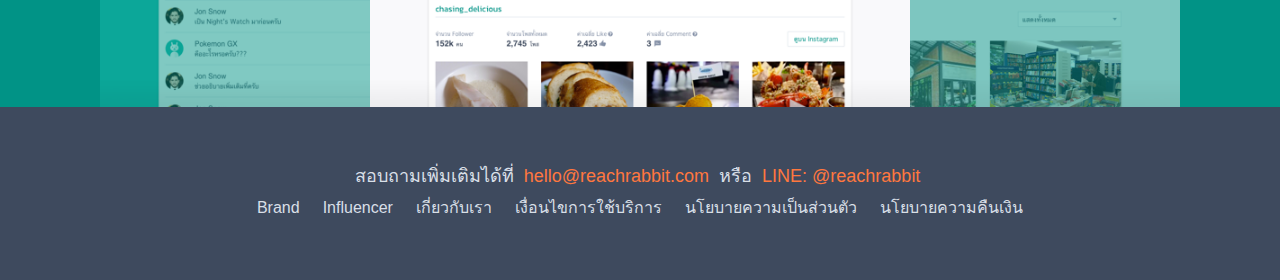
==== commit b28d03d5: "update howto" ====
--- a/index.html
+++ b/index.html
@@ -429,15 +429,15 @@
               <div class="row">
                 <div class="howto-step">
                   <h3>1. ลงประกาศงาน</h3>
-                  <img src="images/howto-brand-1.jpg" alt="Step 1" />
+                  <img src="images/howto-brand-1.png" alt="Step 1" />
                 </div>
                 <div class="howto-step">
                   <h3>2. เลือก Influencer</h3>
-                  <img src="images/howto-brand-2.jpg" alt="Step 2" />
+                  <img src="images/howto-brand-2.png" alt="Step 2" />
                 </div>
                 <div class="howto-step col-sm-offset-3 col-md-offset-0">
                   <h3>3. อนุมัติงาน</h3>
-                  <img src="images/howto-brand-3.jpg" alt="Step 3" />
+                  <img src="images/howto-brand-3.png" alt="Step 3" />
                 </div>
               </div>
             </div>
